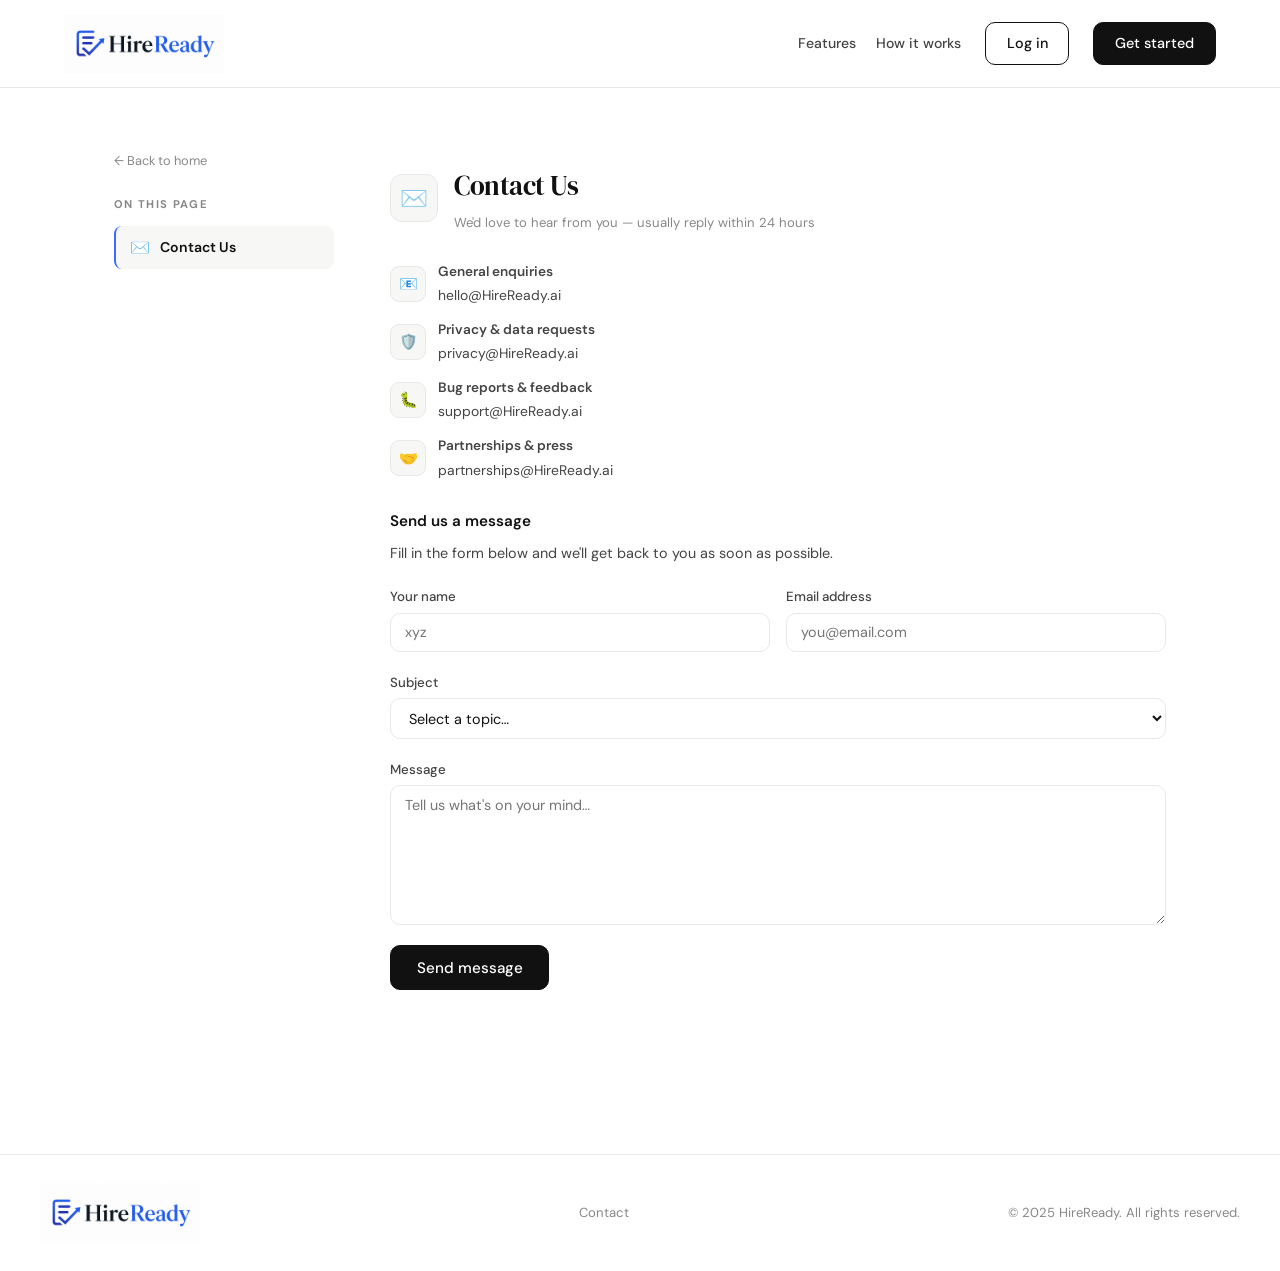
==== contact.html @ 03dcea89 "changes" ====
<!DOCTYPE html>
<html lang="en">

<head>
  <meta charset="UTF-8" />
  <meta name="viewport" content="width=device-width, initial-scale=1.0" />
  <title>Privacy, Terms &amp; Contact — HireReady</title>
  <link rel="stylesheet" href="style.css" />
</head>

<body>

  <!-- NAV -->
  <nav class="riq-nav">
    <div class="nav-inner">
      <a class="riq-logo" href="index.html"><img src="logo.jpeg" style="height: 60px;" alt="logo"></a>
      <div class="nav-links">
        <a class="nav-link" href="index.html#features">Features</a>
        <a class="nav-link" href="index.html#how">How it works</a>
        <a class="btn btn-outline" href="login.html" target="_blank">Log in</a>
        <a class="btn btn-solid" href="register.html" target="_blank">Get started</a>
      </div>
      <button class="nav-toggle" onclick="document.querySelector('.nav-mobile').classList.toggle('open')">☰</button>
    </div>
    <div class="nav-mobile">
      <a class="nav-link" href="index.html#features">Features</a>
      <a class="nav-link" href="index.html#how">How it works</a>
      <a class="btn btn-outline" href="login.html" target="_blank">Log in</a>
      <a class="btn btn-solid" href="register.html" target="_blank">Get started</a>
    </div>
  </nav>

  <!-- PAGE BODY -->
  <div class="legal-wrap">

    <!-- ── Sticky side nav ── -->
    <aside class="legal-sidenav">
      <a href="index.html" class="legal-back">← Back to home</a>
      <div class="legal-sidenav-label">On this page</div>
      <ul class="legal-nav-list">
        <li><a href="#contact" data-section="contact"><span class="nav-icon">✉️</span> Contact Us</a></li>
      </ul>
    </aside>

    <!-- ── Main content ── -->
    <main class="legal-content">
      <!-- ════════════════════════════════
           CONTACT
      ════════════════════════════════ -->
      <section id="contact" class="legal-section">
        <div class="legal-section-header">
          <div class="section-icon-wrap">✉️</div>
          <div>
            <div class="legal-section-title">Contact Us</div>
            <div class="legal-section-sub">We'd love to hear from you — usually reply within 24 hours</div>
          </div>
        </div>

        <div class="contact-info-block">
          <div class="contact-info-row">
            <div class="contact-info-icon">📧</div>
            <div>
              <div style="font-weight:600;font-size:0.85rem;margin-bottom:2px">General enquiries</div>
              <div>hello@HireReady.ai</div>
            </div>
          </div>
          <div class="contact-info-row">
            <div class="contact-info-icon">🛡️</div>
            <div>
              <div style="font-weight:600;font-size:0.85rem;margin-bottom:2px">Privacy &amp; data requests</div>
              <div>privacy@HireReady.ai</div>
            </div>
          </div>
          <div class="contact-info-row">
            <div class="contact-info-icon">🐛</div>
            <div>
              <div style="font-weight:600;font-size:0.85rem;margin-bottom:2px">Bug reports &amp; feedback</div>
              <div>support@HireReady.ai</div>
            </div>
          </div>
          <div class="contact-info-row">
            <div class="contact-info-icon">🤝</div>
            <div>
              <div style="font-weight:600;font-size:0.85rem;margin-bottom:2px">Partnerships &amp; press</div>
              <div>partnerships@HireReady.ai</div>
            </div>
          </div>
        </div>

        <!-- Contact form -->
        <div id="contactFormWrap">
          <div class="legal-body" style="margin-bottom:20px">
            <h3 style="margin-top:0">Send us a message</h3>
            <p>Fill in the form below and we'll get back to you as soon as possible.</p>
          </div>

          <div class="contact-grid">
            <div class="form-group">
              <label class="form-label" for="contactName">Your name</label>
              <input type="text" id="contactName" class="form-input" placeholder="xyz" />
              <div class="form-error" id="contactNameErr">Name is required.</div>
            </div>
            <div class="form-group">
              <label class="form-label" for="contactEmail">Email address</label>
              <input type="email" id="contactEmail" class="form-input" placeholder="you@email.com" />
              <div class="form-error" id="contactEmailErr">Valid email is required.</div>
            </div>
          </div>

          <div class="form-group">
            <label class="form-label" for="contactSubject">Subject</label>
            <select id="contactSubject" class="form-input" style="cursor:pointer">
              <option value="">Select a topic…</option>
              <option value="general">General question</option>
              <option value="privacy">Privacy or data request</option>
              <option value="bug">Bug report</option>
              <option value="feedback">Feature feedback</option>
              <option value="partnership">Partnership / press</option>
              <option value="other">Other</option>
            </select>
            <div class="form-error" id="contactSubjectErr">Please select a topic.</div>
          </div>

          <div class="form-group">
            <label class="form-label" for="contactMessage">Message</label>
            <textarea id="contactMessage" class="form-textarea" rows="5" placeholder="Tell us what's on your mind…"
              style="min-height:140px"></textarea>
            <div class="form-error" id="contactMsgErr">Message cannot be empty.</div>
          </div>

          <button class="btn btn-solid btn-lg" onclick="submitContact()">Send message</button>
        </div>

        <!-- Success state -->
        <div id="contactSuccess" class="form-success">
          <div class="form-success-icon">✅</div>
          <h5>Message sent!</h5>
          <p>Thanks for reaching out. We'll get back to you within 24 hours.</p>
          <button class="btn btn-outline" style="margin-top:16px" onclick="resetContact()">Send another message</button>
        </div>

      </section>

    </main>
  </div><!-- /legal-wrap -->

  <!-- FOOTER -->
  <footer class="riq-footer">
    <div class="footer-inner">
      <a class="riq-logo" href="index.html"><img src="logo.jpeg" style="height: 60px;" alt="logo"></a>
      <div class="footer-links">
        <a href="contact.html">Contact</a>
      </div>
      <div class="footer-copy">© 2025 HireReady. All rights reserved.</div>
    </div>
  </footer>

  <script>
    // ── Smooth-scroll nav links & active state ───────────────
    const navLinks = document.querySelectorAll('.legal-nav-list a');

    navLinks.forEach(link => {
      link.addEventListener('click', e => {
        e.preventDefault();
        const targetId = link.getAttribute('href').replace('#', '');
        const target = document.getElementById(targetId);
        if (target) target.scrollIntoView({ behavior: 'smooth', block: 'start' });
      });
    });

    // ── Highlight active section on scroll ───────────────────
    const sections = document.querySelectorAll('.legal-section');

    const observer = new IntersectionObserver(entries => {
      entries.forEach(entry => {
        if (entry.isIntersecting) {
          const id = entry.target.id;
          navLinks.forEach(a => a.classList.toggle('active', a.dataset.section === id));
        }
      });
    }, { rootMargin: '-30% 0px -60% 0px', threshold: 0 });

    sections.forEach(s => observer.observe(s));

    // ── Contact form submit ───────────────────────────────────
    function showFieldErr(id, visible) {
      const el = document.getElementById(id);
      if (el) el.classList.toggle('show', visible);
    }
    function markField(id, invalid) {
      const el = document.getElementById(id);
      if (el) el.classList.toggle('invalid', invalid);
    }

    function submitContact() {
      let valid = true;

      const nameEl = document.getElementById('contactName');
      const emailEl = document.getElementById('contactEmail');
      const subEl = document.getElementById('contactSubject');
      const msgEl = document.getElementById('contactMessage');

      const nameOk = nameEl.value.trim() !== '';
      markField('contactName', !nameOk); showFieldErr('contactNameErr', !nameOk);
      if (!nameOk) valid = false;

      const emailOk = emailEl.value.includes('@') && emailEl.value.trim() !== '';
      markField('contactEmail', !emailOk); showFieldErr('contactEmailErr', !emailOk);
      if (!emailOk) valid = false;

      const subOk = subEl.value !== '';
      markField('contactSubject', !subOk); showFieldErr('contactSubjectErr', !subOk);
      if (!subOk) valid = false;

      const msgOk = msgEl.value.trim().length > 5;
      markField('contactMessage', !msgOk); showFieldErr('contactMsgErr', !msgOk);
      if (!msgOk) valid = false;

      if (!valid) return;

      // Show success (real submission would POST to backend)
      document.getElementById('contactFormWrap').style.display = 'none';
      document.getElementById('contactSuccess').classList.add('show');
    }

    function resetContact() {
      document.getElementById('contactFormWrap').style.display = '';
      document.getElementById('contactSuccess').classList.remove('show');
      document.getElementById('contactName').value = '';
      document.getElementById('contactEmail').value = '';
      document.getElementById('contactSubject').value = '';
      document.getElementById('contactMessage').value = '';
    }

    // ── Handle direct anchor links on page load ───────────────
    window.addEventListener('load', () => {
      const hash = window.location.hash;
      if (hash) {
        setTimeout(() => {
          const target = document.querySelector(hash);
          if (target) target.scrollIntoView({ behavior: 'smooth' });
        }, 100);
      }
    });
  </script>
</body>

</html>
---- style.css ----
/* HireReady s tylesheet — pure CSS, no frameworks
   DM Sans + DM Serif Display via Google Fonts */

@import url('https://fonts.googleapis.com/css2?family=DM+Sans:ital,opsz,wght@0,9..40,300;0,9..40,400;0,9..40,500;0,9..40,600;1,9..40,400&family=DM+Serif+Display:ital@0;1&display=swap');

*,
*::before,
*::after {
  box-sizing: border-box;
  margin: 0;
  padding: 0;
}

/* design tokens */
:root {
  --ink: #111111;
  --ink-2: #444444;
  --ink-3: #888888;
  --line: #e8e8e8;
  --bg: #ffffff;
  --bg-2: #f7f7f5;
  --accent: #3d6aff;
  --success: #16a34a;
  --warn: #d97706;
  --danger: #dc2626;
  --radius: 10px;
  --sidebar-w: 240px;
  --topbar-h: 60px;
  --transition: 0.18s ease;
}

html {
  scroll-behavior: smooth;
}

body {
  font-family: 'DM Sans', sans-serif;
  color: var(--ink);
  background: var(--bg);
  font-size: 15px;
  line-height: 1.6;
  -webkit-font-smoothing: antialiased;
}

img {
  display: block;
  max-width: 100%;
}

a {
  color: inherit;
}

ul {
  list-style: none;
  padding: 0;
  margin: 0;
}

/* ─── Logo ─── */
.riq-logo {
  font-family: 'DM Serif Display', serif;
  font-size: 1.35rem;
  color: var(--ink);
  text-decoration: none;
  letter-spacing: -0.5px;
  display: inline-block;
}

.riq-logo span {
  color: var(--accent);
}

/* ─── Container ─── */
.container {
  max-width: 1200px;
  margin: 0 auto;
  padding: 0 24px;
}

/* ─── Section labels ─── */
.section-label {
  font-size: 0.75rem;
  font-weight: 600;
  letter-spacing: 0.12em;
  text-transform: uppercase;
  color: var(--accent);
  margin-bottom: 12px;
}

.section-title {
  font-family: 'DM Serif Display', serif;
  font-size: clamp(1.7rem, 3vw, 2.4rem);
  letter-spacing: -0.5px;
  color: var(--ink);
  max-width: 480px;
}

/* ─── Buttons ─── */
.btn {
  display: inline-flex;
  align-items: center;
  justify-content: center;
  gap: 8px;
  border-radius: var(--radius);
  font-family: 'DM Sans', sans-serif;
  font-weight: 500;
  font-size: 0.9rem;
  padding: 0.55rem 1.3rem;
  cursor: pointer;
  text-decoration: none;
  border: 1.5px solid transparent;
  transition: background var(--transition), color var(--transition), border-color var(--transition);
  white-space: nowrap;
}

.btn-lg {
  padding: 0.7rem 1.6rem;
  font-size: 0.95rem;
}

.btn-w100 {
  width: 100%;
}

.btn-solid {
  background: var(--ink);
  color: #fff;
  border-color: var(--ink);
}

.btn-solid:hover {
  background: #333;
  border-color: #333;
  color: #fff;
}

.btn-outline {
  background: transparent;
  color: var(--ink);
  border-color: var(--ink);
}

.btn-outline:hover {
  background: var(--ink);
  color: #fff;
}

.btn-ghost {
  background: transparent;
  color: var(--ink-2);
  border-color: var(--line);
}

.btn-ghost:hover {
  border-color: #bbb;
  color: var(--ink);
}

/* ─── Tags ─── */
.tag {
  display: inline-block;
  background: var(--bg-2);
  border: 1px solid var(--line);
  border-radius: 100px;
  font-size: 0.78rem;
  padding: 0.22rem 0.85rem;
  color: var(--ink-2);
  font-weight: 500;
}

.tag-sm {
  display: inline-block;
  background: var(--bg-2);
  border: 1px solid var(--line);
  border-radius: 100px;
  font-size: 0.72rem;
  padding: 0.15rem 0.65rem;
  color: var(--ink-3);
  font-weight: 500;
}

/* ─── Links ─── */
.link {
  color: var(--accent);
  text-decoration: none;
  font-weight: 500;
}

.link:hover {
  text-decoration: underline;
}

.link-sm {
  font-size: 0.82rem;
  color: var(--accent);
  text-decoration: none;
}

.link-sm:hover {
  text-decoration: underline;
}

/* ─── Chips ─── */
.chip {
  font-size: 0.72rem;
  border-radius: 100px;
  padding: 3px 10px;
  font-weight: 500;
}

.chip-miss {
  background: #fef2f2;
  color: var(--danger);
  border: 1px solid #fecaca;
}

.chip-ok {
  background: #f0fdf4;
  color: var(--success);
  border: 1px solid #bbf7d0;
}

/* ─── Form elements ─── */
.form-group {
  margin-bottom: 20px;
}

.form-label {
  display: block;
  font-size: 0.83rem;
  font-weight: 500;
  color: var(--ink-2);
  margin-bottom: 5px;
}

.form-input,
.form-textarea {
  display: block;
  width: 100%;
  border: 1.5px solid var(--line);
  border-radius: var(--radius);
  padding: 0.6rem 0.85rem;
  font-size: 0.9rem;
  font-family: 'DM Sans', sans-serif;
  color: var(--ink);
  background: var(--bg);
  transition: border-color 0.2s, box-shadow 0.2s;
  outline: none;
}

.form-input:focus,
.form-textarea:focus {
  border-color: var(--ink);
  box-shadow: 0 0 0 3px rgba(17, 17, 17, 0.07);
}

.form-input.invalid {
  border-color: var(--danger);
}

.form-error {
  font-size: 0.78rem;
  color: var(--danger);
  margin-top: 4px;
  display: none;
}

.form-error.show {
  display: block;
}

.form-textarea {
  resize: vertical;
  min-height: 130px;
}

.input-wrap {
  position: relative;
}

.eye-btn {
  position: absolute;
  right: 12px;
  top: 50%;
  transform: translateY(-50%);
  background: none;
  border: none;
  cursor: pointer;
  font-size: 0.9rem;
  color: var(--ink-3);
  padding: 0;
}

.label-row {
  display: flex;
  justify-content: space-between;
  align-items: center;
  margin-bottom: 5px;
}

.label-row .form-label {
  margin-bottom: 0;
}

.form-check {
  display: flex;
  align-items: flex-start;
  gap: 8px;
  margin-bottom: 20px;
}

.form-check input[type="checkbox"] {
  margin-top: 3px;
  accent-color: var(--ink);
  flex-shrink: 0;
}

.form-check label {
  font-size: 0.84rem;
  color: var(--ink-2);
}

/* ─── Alert ─── */
.alert {
  border-radius: var(--radius);
  padding: 10px 14px;
  font-size: 0.84rem;
  margin-bottom: 16px;
  display: none;
}

.alert.show {
  display: block;
}

.alert-danger {
  background: #fef2f2;
  border: 1px solid #fecaca;
  color: var(--danger);
}

.alert-success {
  background: #f0fdf4;
  border: 1px solid #bbf7d0;
  color: var(--success);
}

/* ─── Divider ─── */
.divider {
  display: flex;
  align-items: center;
  gap: 12px;
  font-size: 0.8rem;
  color: var(--ink-3);
  margin: 20px 0;
}

.divider::before,
.divider::after {
  content: '';
  flex: 1;
  height: 1px;
  background: var(--line);
}

/* ─── Colour helpers ─── */
.text-success {
  color: var(--success);
}

.text-warn {
  color: var(--warn);
}

.text-danger {
  color: var(--danger);
}

.text-muted {
  color: var(--ink-3);
}


/* ════════════════════════════════════════
   NAVBAR
════════════════════════════════════════ */
.riq-nav {
  position: sticky;
  top: 0;
  z-index: 100;
  background: rgba(255, 255, 255, 0.92);
  backdrop-filter: blur(12px);
  border-bottom: 1px solid var(--line);
}

.nav-inner {
  max-width: 1200px;
  margin: 0 auto;
  padding: 0.85rem 24px;
  display: flex;
  align-items: center;
  gap: 32px;
}

.nav-links {
  display: flex;
  align-items: center;
  gap: 20px;
  margin-left: auto;
}

.nav-links .nav-link {
  color: var(--ink-2);
  font-size: 0.88rem;
  font-weight: 500;
  text-decoration: none;
  transition: color var(--transition);
}

.nav-links .nav-link:hover {
  color: var(--ink);
}

.nav-links .btn {
  margin-left: 4px;
}

.nav-toggle {
  display: none;
  background: none;
  border: none;
  font-size: 1.4rem;
  cursor: pointer;
  margin-left: auto;
  color: var(--ink);
}

.nav-mobile {
  display: none;
  flex-direction: column;
  gap: 4px;
  padding: 12px 24px 16px;
  border-top: 1px solid var(--line);
  background: var(--bg);
}

.nav-mobile.open {
  display: flex;
}

.nav-mobile .nav-link {
  font-size: 0.9rem;
  font-weight: 500;
  color: var(--ink-2);
  text-decoration: none;
  padding: 6px 0;
}

.nav-mobile .btn {
  margin-top: 6px;
}


/* ════════════════════════════════════════
   HERO
════════════════════════════════════════ */
.riq-hero {
  padding: 96px 0 80px;
}

.hero-grid {
  display: grid;
  grid-template-columns: 1fr 1fr;
  align-items: center;
  gap: 60px;
}

.hero-tag {
  margin-bottom: 16px;
}

.riq-headline {
  font-family: 'DM Serif Display', serif;
  font-size: clamp(2.4rem, 5vw, 3.6rem);
  line-height: 1.12;
  letter-spacing: -1.5px;
  color: var(--ink);
  margin-bottom: 1.2rem;
}

.riq-headline em {
  color: var(--accent);
  font-style: italic;
}

.riq-subtext {
  font-size: 1.05rem;
  color: var(--ink-2);
  max-width: 460px;
  margin-bottom: 2rem;
}

.hero-btns {
  display: flex;
  gap: 12px;
  flex-wrap: wrap;
}

.hero-visual {
  display: flex;
  justify-content: center;
  align-items: center;
}

/* mock card on landing */
.riq-card-mock {
  background: #fff;
  border: 1px solid var(--line);
  border-radius: 16px;
  box-shadow: 0 8px 40px rgba(0, 0, 0, 0.07);
  width: 100%;
  max-width: 400px;
  overflow: hidden;
  animation: float 4s ease-in-out infinite;
}

@keyframes float {

  0%,
  100% {
    transform: translateY(0);
  }

  50% {
    transform: translateY(-10px);
  }
}

.mock-header {
  background: var(--bg-2);
  border-bottom: 1px solid var(--line);
  padding: 12px 16px;
  display: flex;
  gap: 6px;
}

.dot {
  width: 10px;
  height: 10px;
  border-radius: 50%;
  background: var(--line);
  display: inline-block;
}

.mock-body {
  padding: 20px;
}

.mock-row {
  display: flex;
  align-items: center;
  gap: 10px;
  margin-bottom: 12px;
}

.mock-label {
  font-size: 0.78rem;
  color: var(--ink-2);
  width: 100px;
  flex-shrink: 0;
}

.mock-bar-wrap {
  flex: 1;
  background: var(--bg-2);
  border-radius: 100px;
  height: 7px;
  overflow: hidden;
}

.mock-bar {
  height: 100%;
  border-radius: 100px;
  background: var(--ink);
  transition: width 1s ease;
}

.mock-bar.b-accent {
  background: var(--accent);
}

.mock-bar.b-muted {
  background: #aaa;
}

.mock-pct {
  font-size: 0.78rem;
  font-weight: 600;
  width: 32px;
  text-align: right;
}

.mock-divider {
  height: 1px;
  background: var(--line);
  margin: 14px 0;
}

.mock-chips {
  display: flex;
  gap: 6px;
  flex-wrap: wrap;
  margin-bottom: 12px;
}

.mock-tip {
  background: #fffbeb;
  border: 1px solid #fde68a;
  border-radius: 8px;
  padding: 9px 12px;
  font-size: 0.78rem;
  color: #92400e;
}


/* ════════════════════════════════════════
   STATS
════════════════════════════════════════ */
.riq-stats {
  background: var(--bg-2);
  border-top: 1px solid var(--line);
  border-bottom: 1px solid var(--line);
  padding: 48px 0;
}

.stats-grid {
  display: grid;
  grid-template-columns: repeat(4, 1fr);
  gap: 24px;
  text-align: center;
}

.stat-num {
  font-family: 'DM Serif Display', serif;
  font-size: 2.2rem;
  color: var(--ink);
  letter-spacing: -1px;
}

.stat-label {
  font-size: 0.82rem;
  color: var(--ink-3);
  margin-top: 4px;
}


/* ════════════════════════════════════════
   FEATURES
════════════════════════════════════════ */
.riq-features {
  padding: 96px 0;
}

.features-grid {
  display: grid;
  grid-template-columns: repeat(3, 1fr);
  gap: 20px;
  margin-top: 40px;
}

.feat-card {
  border: 1px solid var(--line);
  border-radius: var(--radius);
  padding: 28px;
  background: var(--bg);
  transition: box-shadow 0.2s, transform 0.2s;
}

.feat-card:hover {
  box-shadow: 0 6px 24px rgba(0, 0, 0, 0.07);
  transform: translateY(-2px);
}

.feat-icon {
  font-size: 1.6rem;
  margin-bottom: 14px;
}

.feat-card h5 {
  font-size: 0.95rem;
  font-weight: 600;
  margin-bottom: 8px;
}

.feat-card p {
  font-size: 0.87rem;
  color: var(--ink-2);
  line-height: 1.6;
  margin: 0;
}


/* ════════════════════════════════════════
   HOW IT WORKS
════════════════════════════════════════ */
.riq-how {
  padding: 96px 0;
  background: var(--bg-2);
}

.how-grid {
  display: grid;
  grid-template-columns: repeat(3, 1fr);
  gap: 48px;
  margin-top: 40px;
}

.step-num {
  font-family: 'DM Serif Display', serif;
  font-size: 3rem;
  color: var(-line);
  line-height: 1;
  margin-bottom: 16px;
  letter-spacing: -2px;
}

.how-step h5 {
  font-size: 1rem;
  font-weight: 600;
  margin-bottom: 8px;
}

.how-step p {
  font-size: 0.87rem;
  color: var(--ink-2);
}


/* ════════════════════════════════════════
   CTA
════════════════════════════════════════ */
.riq-cta {
  padding: 96px 0;
  background: var(--ink);
  color: #fff;
  text-align: center;
}

.riq-cta h2 {
  font-family: 'DM Serif Display', serif;
  font-size: clamp(1.6rem, 3vw, 2.2rem);
  letter-spacing: -0.5px;
  color: #fff;
  margin-bottom: 12px;
}

.riq-cta p {
  color: rgba(255, 255, 255, 0.65);
  font-size: 1rem;
}

.riq-cta .btn-solid {
  background: #fff;
  color: var(--ink);
  border-color: #fff;
  margin-top: 24px;
}

.riq-cta .btn-solid:hover {
  background: #eee;
  border-color: #eee;
}


/* ════════════════════════════════════════
   FOOTER
════════════════════════════════════════ */
.riq-footer {
  border-top: 1px solid var(--line);
  padding: 28px 24px;
}

.footer-inner {
  max-width: 1200px;
  margin: 0 auto;
  display: flex;
  flex-wrap: wrap;
  justify-content: space-between;
  align-items: center;
  gap: 16px;
}

.footer-links {
  display: flex;
  gap: 20px;
}

.footer-links a {
  color: var(--ink-3);
  text-decoration: none;
  font-size: 0.82rem;
}

.footer-links a:hover {
  color: var(--ink);
}

.footer-copy {
  font-size: 0.82rem;
  color: var(--ink-3);
}


/* ════════════════════════════════════════
   AUTH PAGES
════════════════════════════════════════ */
body.auth-page {
  background: var(--bg);
}

.auth-wrap {
  display: flex;
  min-height: 100vh;
}

.auth-left {
  width: 440px;
  flex-shrink: 0;
  background: var(--ink);
  padding: 48px;
  display: flex;
  flex-direction: column;
  justify-content: space-between;
  position: relative;
  overflow: hidden;
}

.auth-left .riq-logo {
  color: #fff;
}

.auth-left .riq-logo span {
  color: rgba(255, 255, 255, 0.5);
}

.auth-left-content {
  flex: 1;
  display: flex;
  flex-direction: column;
  justify-content: flex-end;
  padding-bottom: 60px;
}

.auth-quote {
  font-family: 'DM Serif Display', serif;
  font-size: 1.4rem;
  color: #fff;
  line-height: 1.4;
  margin-bottom: 12px;
}

.auth-quote-author {
  font-size: 0.82rem;
  color: rgba(255, 255, 255, 0.5);
}

.auth-left-deco {
  position: absolute;
  bottom: -80px;
  right: -80px;
  width: 320px;
  height: 320px;
  border-radius: 50%;
  border: 60px solid rgba(255, 255, 255, 0.04);
  pointer-events: none;
}

.auth-right {
  flex: 1;
  display: flex;
  align-items: center;
  justify-content: center;
  padding: 48px 24px;
}

.auth-form-wrap {
  width: 100%;
  max-width: 420px;
}

.auth-logo-mobile {
  display: none;
  margin-bottom: 24px;
}

.auth-title {
  font-family: 'DM Serif Display', serif;
  font-size: 1.9rem;
  letter-spacing: -0.5px;
  margin-bottom: 6px;
}

.auth-sub {
  color: var(--ink-3);
  font-size: 0.9rem;
  margin-bottom: 28px;
}

.auth-switch {
  text-align: center;
  font-size: 0.85rem;
  color: var(--ink-3);
  margin-top: 20px;
}

.name-row {
  display: grid;
  grid-template-columns: 1fr 1fr;
  gap: 16px;
}

/* password strength meter */
.password-strength {
  display: flex;
  align-items: center;
  gap: 10px;
  margin-top: 6px;
}

.strength-track {
  flex: 1;
  height: 4px;
  background: var(--line);
  border-radius: 100px;
  overflow: hidden;
}

.strength-fill {
  height: 100%;
  border-radius: 100px;
  transition: width 0.3s, background 0.3s;
  width: 0%;
}

.strength-label {
  font-size: 0.75rem;
  color: var(--ink-3);
  white-space: nowrap;
}


/* ════════════════════════════════════════
   APP LAYOUT — sidebar + main
════════════════════════════════════════ */
body.app-page {
  display: flex;
  min-height: 100vh;
  background: var(--bg-2);
}

.riq-sidebar {
  width: var(--sidebar-w);
  background: var(--bg);
  border-right: 1px solid var(--line);
  display: flex;
  flex-direction: column;
  position: fixed;
  top: 0;
  left: 0;
  height: 100vh;
  z-index: 200;
  transition: transform 0.25s;
}

.sidebar-logo {
  padding: 24px 20px 20px;
  border-bottom: 1px solid var(--line);
}

.sidebar-nav {
  flex: 1;
  padding: 16px 12px;
  display: flex;
  flex-direction: column;
  gap: 2px;
  overflow-y: auto;
}

.sidebar-link {
  display: flex;
  align-items: center;
  gap: 10px;
  padding: 9px 12px;
  border-radius: 8px;
  color: var(--ink-2);
  text-decoration: none;
  font-size: 0.87rem;
  font-weight: 500;
  transition: background var(--transition), color var(--transition);
}

.sidebar-link:hover {
  background: var(--bg-2);
  color: var(--ink);
}

.sidebar-link.active {
  background: var(--ink);
  color: #fff;
}

.slink-icon {
  font-size: 1rem;
  opacity: 0.7;
}

.sidebar-link.active .slink-icon {
  opacity: 1;
}

.sidebar-link.logout {
  color: var(--danger);
}

.sidebar-bottom {
  padding: 12px;
  border-top: 1px solid var(--line);
  display: flex;
  flex-direction: column;
  gap: 2px;
}

.app-main {
  margin-left: var(--sidebar-w);
  flex: 1;
  display: flex;
  flex-direction: column;
  min-height: 100vh;
}

.app-topbar {
  position: sticky;
  top: 0;
  z-index: 100;
  background: rgba(255, 255, 255, 0.93);
  backdrop-filter: blur(8px);
  border-bottom: 1px solid var(--line);
  display: flex;
  align-items: center;
  padding: 0 28px;
  height: var(--topbar-h);
  gap: 16px;
}

.topbar-title {
  font-weight: 600;
  font-size: 0.95rem;
  flex: 1;
}

.topbar-avatar {
  width: 34px;
  height: 34px;
  border-radius: 50%;
  background: var(--ink);
  color: #fff;
  font-size: 0.72rem;
  font-weight: 600;
  display: flex;
  align-items: center;
  justify-content: center;
}

.sidebar-toggle {
  display: none;
  background: none;
  border: none;
  font-size: 1.2rem;
  cursor: pointer;
  padding: 0;
  color: var(--ink);
}

.app-content {
  padding: 32px 28px;
}


/* ════════════════════════════════════════
   DASHBOARD COMPONENTS
════════════════════════════════════════ */
.dash-welcome {
  display: flex;
  align-items: center;
  justify-content: space-between;
  flex-wrap: wrap;
  gap: 16px;
  margin-bottom: 24px;
}

.dash-welcome h4 {
  font-size: 1.1rem;
  font-weight: 600;
  margin-bottom: 4px;
}

.dash-welcome p {
  color: var(--ink-3);
  font-size: 0.88rem;
  margin: 0;
}

/* score rings grid */
.score-grid {
  display: grid;
  grid-template-columns: repeat(4, 1fr);
  gap: 16px;
  margin-bottom: 20px;
}

.score-card {
  background: var(--bg);
  border: 1px solid var(--line);
  border-radius: var(--radius);
  padding: 24px;
  text-align: center;
}

.score-label {
  font-size: 0.78rem;
  font-weight: 600;
  color: var(--ink-3);
  text-transform: uppercase;
  letter-spacing: 0.06em;
  margin-bottom: 14px;
}

/* SVG ring styles */
.score-ring-wrap {
  position: relative;
  width: 80px;
  height: 80px;
  margin: 0 auto 12px;
}

.score-ring {
  width: 80px;
  height: 80px;
  transform: rotate(-90deg);
}

.ring-bg {
  fill: none;
  stroke: var(--line);
  stroke-width: 6;
}

.ring-fill {
  fill: none;
  stroke: var(--ink);
  stroke-width: 6;
  stroke-linecap: round;
  transition: stroke-dashoffset 1s ease;
}

.ring-fill.accent {
  stroke: var(--accent);
}

.score-val {
  position: absolute;
  top: 50%;
  left: 50%;
  transform: translate(-50%, -50%);
  font-family: 'DM Serif Display', serif;
  font-size: 1.1rem;
  color: var(--ink);
}

.score-sub {
  font-size: 0.78rem;
  font-weight: 500;
}

/* layout helpers */
.two-col {
  display: grid;
  grid-template-columns: 1fr 1fr;
  gap: 16px;
  margin-bottom: 20px;
}

.three-one {
  display: grid;
  grid-template-columns: 5fr 7fr;
  gap: 16px;
  margin-bottom: 20px;
}

.dash-panel {
  background: var(--bg);
  border: 1px solid var(--line);
  border-radius: var(--radius);
  padding: 22px;
  height: 100%;
}

.panel-head {
  display: flex;
  align-items: center;
  justify-content: space-between;
  margin-bottom: 16px;
}

.panel-head h6 {
  font-size: 0.88rem;
  font-weight: 600;
  margin: 0;
}

/* skill list */
.skill-list {
  display: flex;
  flex-direction: column;
  gap: 8px;
}

.skill-row {
  display: flex;
  align-items: center;
  gap: 10px;
  font-size: 0.85rem;
  padding: 8px 10px;
  border-radius: 7px;
  background: var(--bg-2);
}

.skill-dot {
  width: 8px;
  height: 8px;
  border-radius: 50%;
  flex-shrink: 0;
}

.skill-dot.present {
  background: var(--success);
}

.skill-dot.missing {
  background: var(--danger);
}

.skill-badge {
  font-size: 0.72rem;
  font-weight: 600;
  padding: 2px 8px;
  border-radius: 100px;
  margin-left: auto;
}

.skill-badge.present {
  background: #f0fdf4;
  color: var(--success);
}

.skill-badge.missing {
  background: #fef2f2;
  color: var(--danger);
}

/* suggestions list */
.suggestion-list {
  display: flex;
  flex-direction: column;
  gap: 10px;
}

.suggestion {
  display: flex;
  align-items: flex-start;
  gap: 10px;
  font-size: 0.84rem;
  color: var(--ink-2);
  padding: 10px 12px;
  border-radius: 8px;
  background: var(--bg-2);
}

.sug-priority {
  font-size: 0.7rem;
  font-weight: 700;
  padding: 2px 7px;
  border-radius: 100px;
  flex-shrink: 0;
  margin-top: 1px;
}

.sug-priority.high {
  background: #fef2f2;
  color: var(--danger);
}

.sug-priority.medium {
  background: #fffbeb;
  color: var(--warn);
}

.sug-priority.low {
  background: var(--bg-2);
  color: var(--ink-3);
  border: 1px solid var(--line);
}

/* cluster card */
.cluster-badge {
  display: inline-block;
  background: var(--ink);
  color: #fff;
  font-size: 0.82rem;
  font-weight: 600;
  border-radius: 100px;
  padding: 6px 16px;
  margin: 12px 0;
}

.cluster-desc {
  font-size: 0.83rem;
  color: var(--ink-2);
  margin-bottom: 12px;
}

.cluster-tags {
  display: flex;
  gap: 6px;
  flex-wrap: wrap;
  justify-content: center;
}

/* table */
.riq-table {
  width: 100%;
  border-collapse: collapse;
  font-size: 0.84rem;
}

.riq-table th {
  font-weight: 600;
  font-size: 0.75rem;
  text-transform: uppercase;
  letter-spacing: 0.05em;
  color: var(--ink-3);
  border-bottom: 1px solid var(--line);
  padding: 8px 12px;
  text-align: left;
}

.riq-table td {
  padding: 10px 12px;
  border-bottom: 1px solid var(--line);
  vertical-align: middle;
}

.riq-table tr:last-child td {
  border-bottom: none;
}

.badge-score {
  font-size: 0.75rem;
  font-weight: 700;
  padding: 3px 9px;
  border-radius: 100px;
}

.badge-score.good {
  background: #f0fdf4;
  color: var(--success);
}

.badge-score.mid {
  background: #fffbeb;
  color: var(--warn);
}

.badge-score.low {
  background: #fef2f2;
  color: var(--danger);
}


/* ════════════════════════════════════════
   UPLOAD / STEPS
════════════════════════════════════════ */
.riq-steps {
  display: flex;
  align-items: center;
  margin-bottom: 40px;
}

.step-item {
  display: flex;
  align-items: center;
  gap: 8px;
  font-size: 0.82rem;
  font-weight: 500;
  color: var(--ink-3);
}

.step-item.active {
  color: var(--ink);
}

.step-item.done {
  color: var(--success);
}

.step-circle {
  width: 28px;
  height: 28px;
  border-radius: 50%;
  border: 2px solid var(--line);
  display: flex;
  align-items: center;
  justify-content: center;
  font-size: 0.78rem;
  font-weight: 600;
  background: var(--bg);
  color: var(--ink-3);
}

.step-item.active .step-circle {
  border-color: var(--ink);
  background: var(--ink);
  color: #fff;
}

.step-item.done .step-circle {
  border-color: var(--success);
  background: var(--success);
  color: #fff;
}

.step-line {
  flex: 1;
  height: 1px;
  background: var(--line);
  margin: 0 12px;
  min-width: 40px;
}

.upload-grid {
  display: grid;
  grid-template-columns: 1fr 380px;
  gap: 20px;
}

.riq-dropzone {
  border: 2px dashed var(--line);
  border-radius: var(--radius);
  background: var(--bg);
  padding: 52px 32px;
  text-align: center;
  cursor: pointer;
  transition: border-color 0.2s, background 0.2s;
}

.riq-dropzone.drag-over {
  border-color: var(--accent);
  background: #f0f4ff;
}

.dz-icon {
  font-size: 2.4rem;
  margin-bottom: 12px;
}

.dz-title {
  font-weight: 600;
  font-size: 1rem;
  margin-bottom: 6px;
}

.dz-sub {
  font-size: 0.82rem;
  color: var(--ink-3);
}

.dz-chosen {
  display: none;
  margin-top: 16px;
  background: #f0fdf4;
  border: 1px solid #bbf7d0;
  border-radius: 8px;
  padding: 8px 14px;
  font-size: 0.83rem;
  color: var(--success);
  font-weight: 500;
}

.dz-chosen.show {
  display: block;
}

.upload-actions {
  display: flex;
  gap: 12px;
  margin-top: 20px;
}

.tip-list {
  display: flex;
  flex-direction: column;
  gap: 10px;
}

.tip-list li {
  font-size: 0.84rem;
  color: var(--ink-2);
}

/* analyzing spinner */
.analyzing-wrap {
  text-align: center;
  padding: 80px 0;
}

.analyze-spinner {
  width: 52px;
  height: 52px;
  border: 4px solid var(--line);
  border-top-color: var(--ink);
  border-radius: 50%;
  margin: 0 auto;
  animation: spin 0.9s linear infinite;
}

@keyframes spin {
  to {
    transform: rotate(360deg);
  }
}

.analyzing-wrap h5 {
  margin-top: 20px;
  font-size: 1rem;
  font-weight: 600;
}

.analyzing-wrap p {
  color: var(--ink-3);
  font-size: 0.88rem;
  margin-top: 6px;
}

.progress-wrap {
  max-width: 400px;
  margin: 20px auto 0;
}

.progress-track {
  height: 6px;
  background: var(--line);
  border-radius: 100px;
  overflow: hidden;
}

.progress-fill {
  height: 100%;
  background: var(--ink);
  border-radius: 100px;
  width: 0%;
  transition: width 0.4s ease;
}

/* results header */
.results-header {
  display: flex;
  align-items: center;
  justify-content: space-between;
  flex-wrap: wrap;
  gap: 16px;
  margin-bottom: 24px;
}

.results-header h5 {
  font-size: 1rem;
  font-weight: 600;
  margin-bottom: 4px;
}

.results-header p {
  color: var(--ink-3);
  font-size: 0.84rem;
  margin: 0;
}

.results-header-btns {
  display: flex;
  gap: 8px;
}

/* section detected rows */
.section-checks {
  display: flex;
  flex-direction: column;
  gap: 8px;
}

.sec-row {
  display: flex;
  align-items: center;
  gap: 10px;
  font-size: 0.84rem;
  padding: 8px 12px;
  border-radius: 7px;
}

.sec-row.ok {
  background: #f0fdf4;
  color: var(--success);
}

.sec-row.miss {
  background: #fef2f2;
  color: var(--danger);
}


/* ════════════════════════════════════════
   EMPTY STATES
════════════════════════════════════════ */
.empty-state {
  text-align: center;
  padding: 72px 32px;
  background: var(--bg);
  border: 1px solid var(--line);
  border-radius: var(--radius);
}

.empty-icon {
  font-size: 2.8rem;
  margin-bottom: 16px;
}

.empty-state h5 {
  font-size: 1.05rem;
  font-weight: 600;
  margin-bottom: 8px;
}

.empty-state p {
  font-size: 0.88rem;
  color: var(--ink-3);
  max-width: 380px;
  margin: 0 auto 24px;
}

.empty-mini {
  padding: 16px 12px;
  font-size: 0.84rem;
  color: var(--ink-3);
}


/* ════════════════════════════════════════
   RESPONSIVE BREAKPOINTS
════════════════════════════════════════ */
@media (max-width: 1024px) {
  .score-grid {
    grid-template-columns: repeat(2, 1fr);
  }

  .features-grid {
    grid-template-columns: repeat(2, 1fr);
  }

  .upload-grid {
    grid-template-columns: 1fr;
  }
}

@media (max-width: 900px) {
  .hero-grid {
    grid-template-columns: 1fr;
  }

  .hero-visual {
    display: none;
  }

  .stats-grid {
    grid-template-columns: repeat(2, 1fr);
  }

  .how-grid {
    grid-template-columns: 1fr;
    gap: 32px;
  }

  .two-col {
    grid-template-columns: 1fr;
  }

  .three-one {
    grid-template-columns: 1fr;
  }

  .auth-left {
    display: none;
  }

  .auth-logo-mobile {
    display: block;
  }

  .riq-sidebar {
    transform: translateX(-100%);
  }

  .riq-sidebar.open {
    transform: translateX(0);
  }

  .app-main {
    margin-left: 0;
  }

  .sidebar-toggle {
    display: flex;
  }
}

@media (max-width: 640px) {
  .nav-links {
    display: none;
  }

  .nav-toggle {
    display: flex;
  }

  .features-grid {
    grid-template-columns: 1fr;
  }

  .score-grid {
    grid-template-columns: repeat(2, 1fr);
  }

  .name-row {
    grid-template-columns: 1fr;
  }

  .app-content {
    padding: 20px 16px;
  }

  .app-topbar {
    padding: 0 16px;
  }

  .upload-actions {
    flex-direction: column;
  }

  .results-header {
    flex-direction: column;
    align-items: flex-start;
  }
}

/* ══════════════════════════════════════════════
       LEGAL PAGE — extra styles
    ══════════════════════════════════════════════ */

/* Page-level sticky side-nav */
.legal-wrap {
  display: grid;
  grid-template-columns: 220px 1fr;
  max-width: 1100px;
  margin: 0 auto;
  padding: 60px 24px 100px;
  gap: 56px;
  align-items: start;
}

/* Sticky sidebar */
.legal-sidenav {
  position: sticky;
  top: calc(var(--topbar-h, 68px) + 24px);
}

.legal-sidenav-label {
  font-size: 0.7rem;
  font-weight: 700;
  letter-spacing: 0.12em;
  text-transform: uppercase;
  color: var(--ink-3);
  margin-bottom: 12px;
}

.legal-nav-list {
  list-style: none;
  padding: 0;
  margin: 0;
  display: flex;
  flex-direction: column;
  gap: 2px;
}

.legal-nav-list a {
  display: flex;
  align-items: center;
  gap: 10px;
  padding: 9px 14px;
  border-radius: 8px;
  font-size: 0.88rem;
  font-weight: 500;
  color: var(--ink-2);
  text-decoration: none;
  transition: background 0.15s, color 0.15s;
  border-left: 2px solid transparent;
}

.legal-nav-list a:hover {
  background: var(--bg-2);
  color: var(--ink);
}

.legal-nav-list a.active {
  background: var(--bg-2);
  color: var(--ink);
  border-left-color: var(--accent);
  font-weight: 600;
}

.nav-icon {
  font-size: 1rem;
}

.legal-back {
  display: inline-flex;
  align-items: center;
  gap: 6px;
  font-size: 0.8rem;
  color: var(--ink-3);
  text-decoration: none;
  margin-bottom: 24px;
  transition: color 0.15s;
}

.legal-back:hover {
  color: var(--ink);
}

/* ── Content area ── */
.legal-content {
  min-width: 0;
}

/* Each section */
.legal-section {
  padding-top: 16px;
  padding-bottom: 64px;
  border-bottom: 1px solid var(--line);
  scroll-margin-top: 100px;
}

.legal-section:last-child {
  border-bottom: none;
}

/* Section header */
.legal-section-header {
  display: flex;
  align-items: center;
  gap: 16px;
  margin-bottom: 28px;
}

.section-icon-wrap {
  width: 48px;
  height: 48px;
  border-radius: 12px;
  background: var(--bg-2);
  border: 1px solid var(--line);
  display: flex;
  align-items: center;
  justify-content: center;
  font-size: 1.4rem;
  flex-shrink: 0;
}

.legal-section-title {
  font-family: 'DM Serif Display', serif;
  font-size: 1.7rem;
  letter-spacing: -0.5px;
  color: var(--ink);
  margin-bottom: 4px;
}

.legal-section-sub {
  font-size: 0.82rem;
  color: var(--ink-3);
}

/* Last updated badge */
.last-updated {
  display: inline-block;
  background: var(--bg-2);
  border: 1px solid var(--line);
  border-radius: 100px;
  font-size: 0.75rem;
  padding: 3px 12px;
  color: var(--ink-3);
  margin-bottom: 24px;
}

/* Prose */
.legal-body h3 {
  font-size: 0.95rem;
  font-weight: 600;
  color: var(--ink);
  margin: 28px 0 8px;
}

.legal-body p {
  font-size: 0.9rem;
  color: var(--ink-2);
  line-height: 1.75;
  margin-bottom: 14px;
}

.legal-body ul {
  list-style: none;
  padding: 0;
  margin: 0 0 14px;
  display: flex;
  flex-direction: column;
  gap: 6px;
}

.legal-body ul li {
  font-size: 0.88rem;
  color: var(--ink-2);
  padding-left: 20px;
  position: relative;
  line-height: 1.65;
}

.legal-body ul li::before {
  content: '–';
  position: absolute;
  left: 0;
  color: var(--ink-3);
}

/* Info cards (for privacy / terms callouts) */
.legal-card {
  background: var(--bg-2);
  border: 1px solid var(--line);
  border-radius: var(--radius);
  padding: 16px 20px;
  margin: 20px 0;
  font-size: 0.87rem;
  color: var(--ink-2);
  display: flex;
  gap: 12px;
  align-items: flex-start;
}

.legal-card-icon {
  font-size: 1.1rem;
  flex-shrink: 0;
  margin-top: 1px;
}

.legal-card p {
  margin: 0;
}

/* Contact form */
.contact-grid {
  display: grid;
  grid-template-columns: 1fr 1fr;
  gap: 16px;
  margin-top: 4px;
}

.contact-info-block {
  display: flex;
  flex-direction: column;
  gap: 12px;
  margin-bottom: 28px;
}

.contact-info-row {
  display: flex;
  align-items: center;
  gap: 12px;
  font-size: 0.87rem;
  color: var(--ink-2);
}

.contact-info-icon {
  width: 36px;
  height: 36px;
  border-radius: 9px;
  background: var(--bg-2);
  border: 1px solid var(--line);
  display: flex;
  align-items: center;
  justify-content: center;
  font-size: 0.95rem;
  flex-shrink: 0;
}

/* Form success */
.form-success {
  display: none;
  text-align: center;
  padding: 40px 24px;
  background: #f0fdf4;
  border: 1px solid #bbf7d0;
  border-radius: var(--radius);
}

.form-success.show {
  display: block;
}

.form-success-icon {
  font-size: 2.4rem;
  margin-bottom: 12px;
}

.form-success h5 {
  font-size: 1rem;
  font-weight: 600;
  margin-bottom: 6px;
  color: var(--success);
}

.form-success p {
  font-size: 0.85rem;
  color: var(--ink-3);
}

/* ── Responsive ── */
@media (max-width: 820px) {
  .legal-wrap {
    grid-template-columns: 1fr;
    padding: 32px 20px 80px;
    gap: 0;
  }

  .legal-sidenav {
    position: static;
    margin-bottom: 40px;
  }

  .legal-nav-list {
    flex-direction: row;
    flex-wrap: wrap;
    gap: 6px;
  }

  .legal-nav-list a {
    border-left: none;
    border-bottom: 2px solid transparent;
    border-radius: 100px;
    padding: 7px 14px;
    font-size: 0.82rem;
  }

  .legal-nav-list a.active {
    border-left: none;
    border-bottom-color: var(--accent);
    border-radius: 100px;
  }

  .contact-grid {
    grid-template-columns: 1fr;
  }
}

@media (max-width: 640px) {
  .legal-section-title {
    font-size: 1.4rem;
  }
}
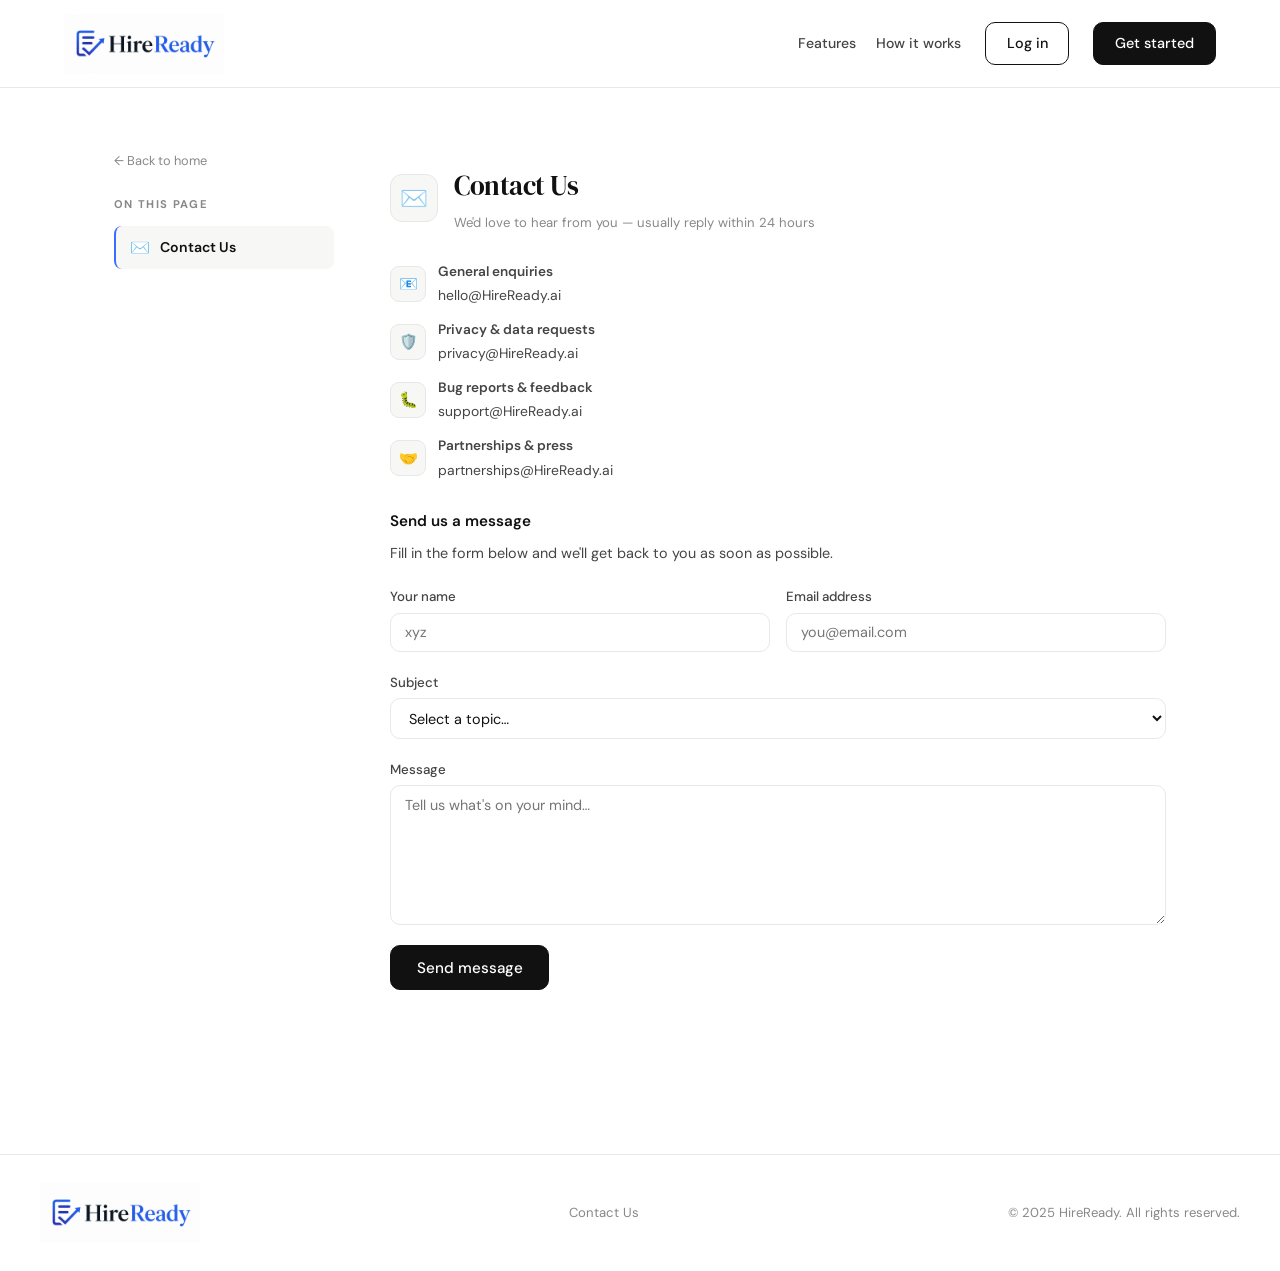
==== commit f77ca1dd: "changes" ====
--- a/contact.html
+++ b/contact.html
@@ -4,7 +4,7 @@
 <head>
   <meta charset="UTF-8" />
   <meta name="viewport" content="width=device-width, initial-scale=1.0" />
-  <title>Privacy, Terms &amp; Contact — HireReady</title>
+  <title>Contact Us — HireReady</title>
   <link rel="stylesheet" href="style.css" />
 </head>
 
@@ -149,7 +149,7 @@
     <div class="footer-inner">
       <a class="riq-logo" href="index.html"><img src="logo.jpeg" style="height: 60px;" alt="logo"></a>
       <div class="footer-links">
-        <a href="contact.html">Contact</a>
+        <a href="contact.html">Contact Us</a>
       </div>
       <div class="footer-copy">© 2025 HireReady. All rights reserved.</div>
     </div>
